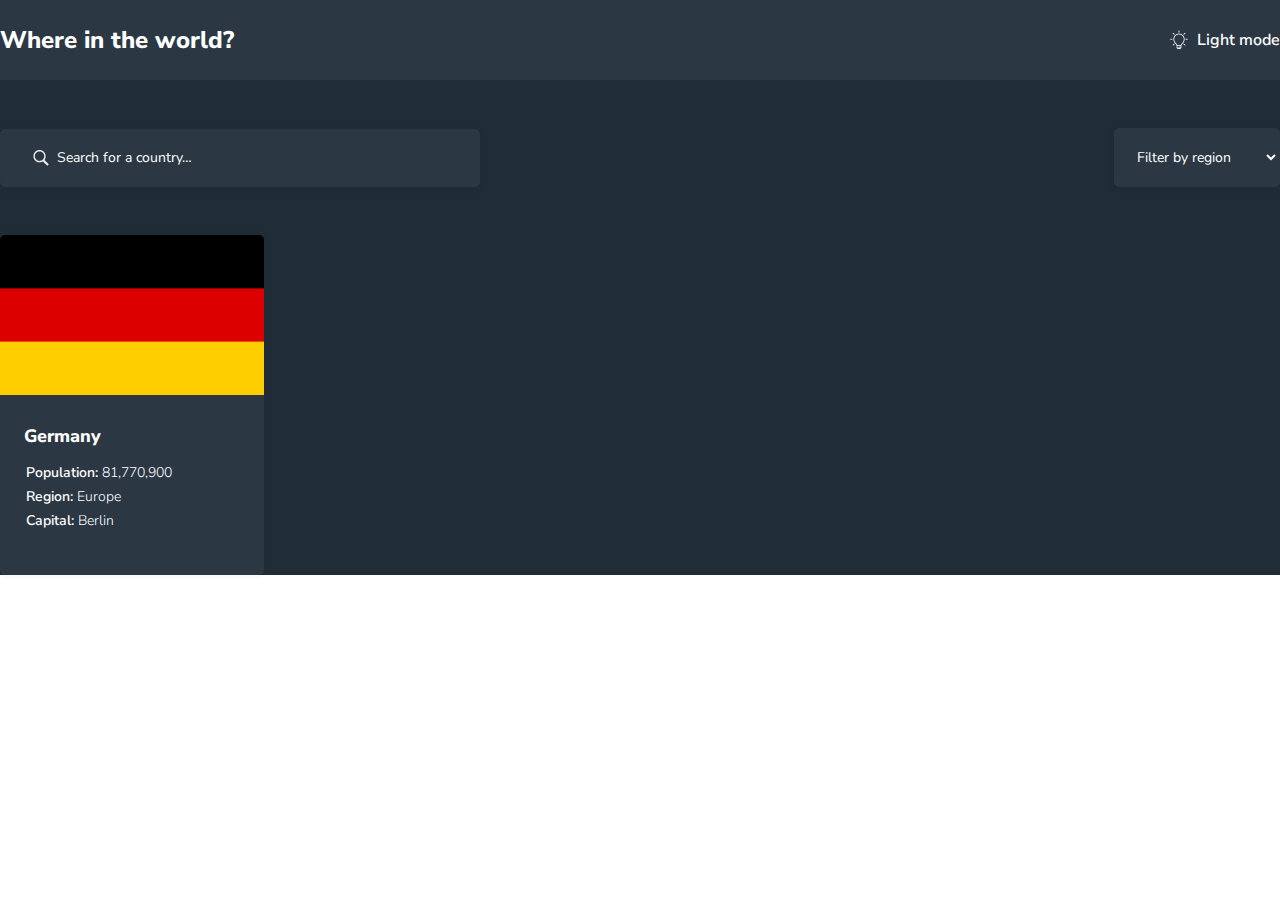
==== index.html @ 89753a9a "commit" ====
<!DOCTYPE html>
<html>
  <head>
    <meta charset="utf-8" />
    <meta http-equiv="X-UA-Compatible" content="IE=edge" />
    <title>Document</title>
    <meta name="viewport" content="width=device-width, initial-scale=1" />
    <link
      rel="stylesheet"
      type="text/css"
      media="screen"
      href="css/style.css"
    />
  </head>
  <body>
    <header>
      <div class="container">
        <nav class="navbar">
          <div class="nav-left"><a href="#">Where in the world?</a></div>
          <div class="nav-right">
            <div class="dark-light">
              <div class="dark-mode mode-hide">
                <img src="assets/dark.svg" alt="dark-icon" />
                <span>Dark mode</span>
              </div>
              <div class="light-mode">
                <img src="assets/light.png" alt="light-icon" />
                <span>Light mode</span>
              </div>
            </div>
          </div>
        </nav>
      </div>
    </header>
    <main>
      <div class="container">
        <div class="input-row">
          <div class="search">
            <img
              src="assets/search.svg"
              class="search-icon"
              alt="search-icon"
            />
            <input
              type="search"
              name="search-country"
              class="search-input"
              placeholder="Search for a country…"
            />
          </div>
          <div class="select-regions">
            <select name="region-select" class="region-select">
              <option value="filter" class="filter">Filter by region</option>
              <optgroup class="region-group">
                <option class="region" value="euro">Europe</option>
                <option class="region" value="asia">Asia</option>
                <option class="region" value="sth-america">
                  South America
                </option>
                <option class="region" value="nth-america">
                  North America
                </option>
                <option class="region" value="africa">Africa</option>
              </optgroup>
            </select>
          </div>
        </div>
        <div class="countries-row">
          <div class="country-card">
            <div class="card-body"><img src="assets/Germany.png" alt="" /></div>
            <div class="card-footer">
              <div class="country-name"><span>Germany</span></div>
              <div class="about-country">
                <h1>Population: <span>81,770,900</span></h1>
                <h1>Region: <span>Europe</span></h1>
                <h1>Capital: <span>Berlin</span></h1>
              </div>
            </div>
          </div>
        </div>
      </div>
    </main>
    <script src="main.js"></script>
  </body>
</html>
---- css/style.css ----
@import url("https://fonts.googleapis.com/css2?family=Nunito+Sans:ital,opsz,wght@0,6..12,200;0,6..12,300;0,6..12,400;0,6..12,500;0,6..12,600;0,6..12,700;0,6..12,800;0,6..12,900;0,6..12,1000;1,6..12,200;1,6..12,300;1,6..12,400;1,6..12,500;1,6..12,600;1,6..12,700;1,6..12,800;1,6..12,900;1,6..12,1000&display=swap");

* {
  padding: 0;
  margin: 0;
}
*,
*::after,
*::before {
  box-sizing: border-box;
}
a {
  text-decoration: none;
}
button {
  border: none;
}
li {
  list-style: none;
}
input {
  outline: none;
}
.container {
  max-width: 1440px;
  margin: 0 auto;
}
/* header */

header {
  background: #2b3844;
  box-shadow: 0px 2px 4px 0px rgba(0, 0, 0, 0.06);
  padding-top: 24px;
  padding-bottom: 24px;
}

.navbar {
  display: flex;
  align-items: center;
  justify-content: space-between;
}

.nav-left a {
  color: #fff;
  font-family: Nunito Sans;
  font-size: 24px;
  font-style: normal;
  font-weight: 800;
  line-height: normal;
}

.dark-mode,
.light-mode {
  display: flex;
  align-items: center;
  gap: 8px;
  cursor: pointer;
}

.light-mode span {
  color: #fff;
  font-family: Nunito Sans;
  font-size: 16px;
  font-style: normal;
  font-weight: 600;
  line-height: normal;
}

.mode-hide {
  display: none;
}

main {
  background: #202c36;
}

.input-row {
  display: flex;
  align-items: center;
  justify-content: space-between;
  padding-top: 48px;
}

.search {
  position: relative;
  display: flex;
  align-items: center;
}

.search-input {
  padding-left: 56px;
  padding-top: 18px;
  padding-bottom: 18px;
  width: 480px;
  max-width: 480px;
  border: 1px solid #2b3844;
  border-radius: 5px;
  background: #2b3844;
  box-shadow: 0px 2px 9px 0px rgba(0, 0, 0, 0.05);
}

.search-input,
.search-input::placeholder {
  color: #fff;
  font-family: Nunito Sans;
  font-size: 14px;
  font-style: normal;
  font-weight: 400;
  line-height: 20px;
}

.search-input::-webkit-search-cancel-button {
  appearance: none;
  display: block;
  width: 24px;
  height: 24px;
  background-image: url("../assets/clear.png");
  background-size: cover;

  cursor: pointer;
}

.search-icon {
  position: absolute;
  left: 32px;
}

.region-select {
  outline: none;
  padding: 18px 18px;
  border: 1px solid #2b3844;
  border-radius: 5px;
  background: #2b3844;
  box-shadow: 0px 2px 9px 0px rgba(0, 0, 0, 0.05);
  color: #fff;
  font-family: Nunito Sans;
  font-size: 14px;
  font-style: normal;
  font-weight: 400;
  line-height: 20px;
}

.countries-row {
  display: flex;
  align-items: center;
  margin-top: 48px;
}

.country-card {
  display: flex;
  flex-direction: column;
  border-radius: 5px;
  width: 264px;
  max-width: 264px;
  border-radius: 5px;
  background: #2b3844;
  box-shadow: 0px 0px 7px 2px rgba(0, 0, 0, 0.03);
  overflow: hidden;
  -webkit-border-radius: 5px;
  -moz-border-radius: 5px;
  -ms-border-radius: 5px;
  -o-border-radius: 5px;
}

.card-body img {
  object-fit: cover;
}

.card-footer {
  display: flex;
  flex-direction: column;
  padding: 24px 90px 46px 24px;
  gap: 16px;
}

.country-name span {
  color: #fff;
  font-family: Nunito Sans;
  font-size: 18px;
  font-style: normal;
  font-weight: 800;
  line-height: 26px;
}

.about-country {
  display: flex;
  align-self: center;
  flex-direction: column;
  gap: 8px;
}

.about-country h1 {
  color: #fff;
  font-family: Nunito Sans;
  font-size: 14px;
  font-style: normal;
  font-weight: 600;
  line-height: 16px;
}

.about-country span {
  color: #fff;
  font-family: Nunito Sans;
  font-size: 14px;
  font-style: normal;
  font-weight: 300;
  line-height: 16px;
}
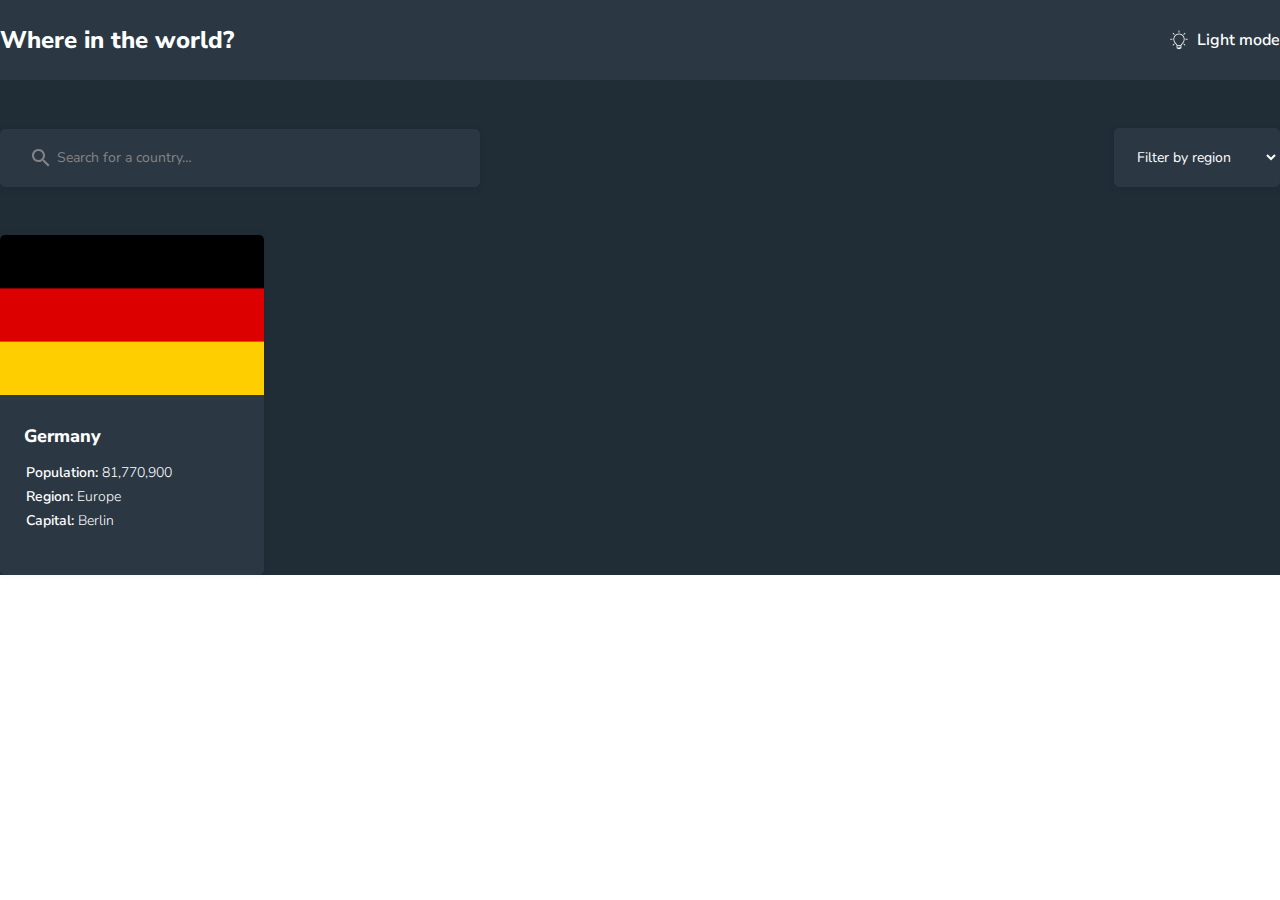
==== commit 6e14f1c2: "commit" ====
--- a/index.html
+++ b/index.html
@@ -10,6 +10,12 @@
       type="text/css"
       media="screen"
       href="css/style.css"
+    />
+    <link
+      rel="stylesheet"
+      type="text/css"
+      media="screen"
+      href="css/dark-light.css"
     />
   </head>
   <body>
@@ -80,6 +86,6 @@
         </div>
       </div>
     </main>
-    <script src="main.js"></script>
+    <script src="js/dark-light.js"></script>
   </body>
 </html>
--- a/css/style.css
+++ b/css/style.css
@@ -47,27 +47,6 @@
   font-style: normal;
   font-weight: 800;
   line-height: normal;
-}
-
-.dark-mode,
-.light-mode {
-  display: flex;
-  align-items: center;
-  gap: 8px;
-  cursor: pointer;
-}
-
-.light-mode span {
-  color: #fff;
-  font-family: Nunito Sans;
-  font-size: 16px;
-  font-style: normal;
-  font-weight: 600;
-  line-height: normal;
-}
-
-.mode-hide {
-  display: none;
 }
 
 main {
--- a/css/dark-light.css
+++ b/css/dark-light.css
@@ -0,0 +1,68 @@
+.white header {
+  background: #fff;
+  box-shadow: 0px 2px 4px 0px rgba(0, 0, 0, 0.06);
+}
+
+.white .nav-left a {
+  color: #111517;
+}
+
+.white main {
+  background: #fafafa;
+}
+
+.white .search-input {
+  border-color: #fff;
+  background: #fff;
+}
+
+.white .region-select {
+  border-color: #fff;
+  background: #fff;
+  color: #111517;
+}
+
+.white .search-input,
+.search-input::placeholder {
+  color: #848484;
+}
+
+.white .country-card {
+  background: #fff;
+}
+
+.white .country-name span,
+.white .about-country h1,
+.white .about-country span {
+  color: #111517;
+}
+
+.dark-mode,
+.light-mode {
+  display: flex;
+  align-items: center;
+  gap: 8px;
+  cursor: pointer;
+}
+
+.light-mode span {
+  color: #fff;
+  font-family: Nunito Sans;
+  font-size: 16px;
+  font-style: normal;
+  font-weight: 600;
+  line-height: normal;
+}
+
+.dark-mode span {
+  color: #111517;
+  font-family: Nunito Sans;
+  font-size: 16px;
+  font-style: normal;
+  font-weight: 600;
+  line-height: normal;
+}
+
+.mode-hide {
+  display: none;
+}
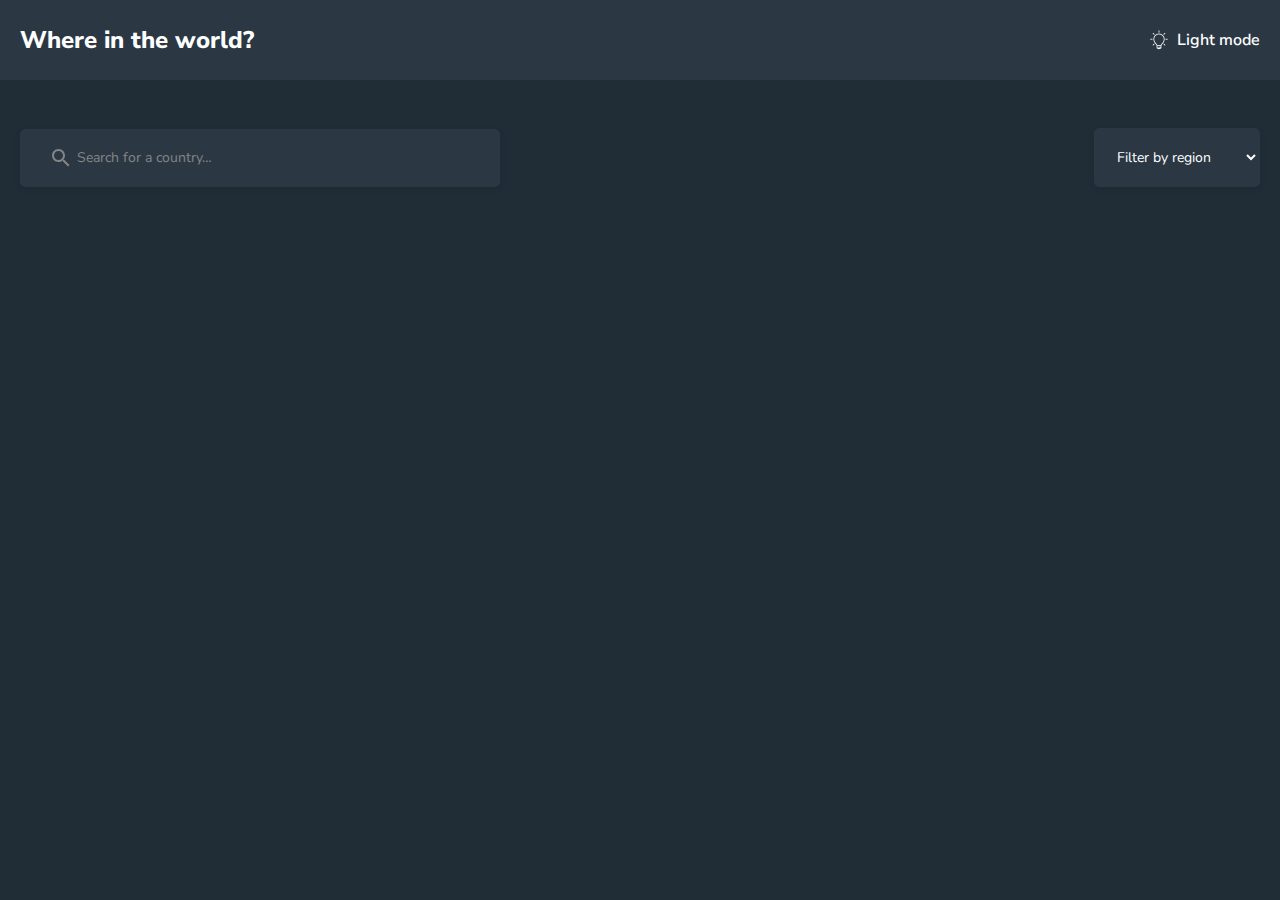
==== commit 387d3cb1: "big commit" ====
--- a/index.html
+++ b/index.html
@@ -3,19 +3,25 @@
   <head>
     <meta charset="utf-8" />
     <meta http-equiv="X-UA-Compatible" content="IE=edge" />
-    <title>Document</title>
+    <title class="title">Document</title>
     <meta name="viewport" content="width=device-width, initial-scale=1" />
     <link
       rel="stylesheet"
       type="text/css"
       media="screen"
-      href="css/style.css"
+      href="css/global.css"
     />
     <link
       rel="stylesheet"
       type="text/css"
       media="screen"
-      href="css/dark-light.css"
+      href="css/index.css"
+    />
+    <link
+      rel="stylesheet"
+      type="text/css"
+      media="screen"
+      href="css/dark-light-index.css"
     />
   </head>
   <body>
@@ -71,21 +77,11 @@
             </select>
           </div>
         </div>
-        <div class="countries-row">
-          <div class="country-card">
-            <div class="card-body"><img src="assets/Germany.png" alt="" /></div>
-            <div class="card-footer">
-              <div class="country-name"><span>Germany</span></div>
-              <div class="about-country">
-                <h1>Population: <span>81,770,900</span></h1>
-                <h1>Region: <span>Europe</span></h1>
-                <h1>Capital: <span>Berlin</span></h1>
-              </div>
-            </div>
-          </div>
-        </div>
+        <div class="countries-row"></div>
       </div>
     </main>
     <script src="js/dark-light.js"></script>
+    <script src="js/main.js"></script>
+    <!-- <script src="js/getData.js"></script> -->
   </body>
 </html>
--- a/css/global.css
+++ b/css/global.css
@@ -0,0 +1,58 @@
+@import url("https://fonts.googleapis.com/css2?family=Nunito+Sans:ital,opsz,wght@0,6..12,200;0,6..12,300;0,6..12,400;0,6..12,500;0,6..12,600;0,6..12,700;0,6..12,800;0,6..12,900;0,6..12,1000;1,6..12,200;1,6..12,300;1,6..12,400;1,6..12,500;1,6..12,600;1,6..12,700;1,6..12,800;1,6..12,900;1,6..12,1000&display=swap");
+
+
+* {
+  padding: 0;
+  margin: 0;
+}
+*,
+*::after,
+*::before {
+  box-sizing: border-box;
+}
+a {
+  text-decoration: none;
+}
+button {
+  border: none;
+}
+li {
+  list-style: none;
+}
+input {
+  outline: none;
+}
+
+.container {
+  max-width: 1440px;
+  margin: 0 auto;
+  padding-right: 20px;
+  padding-left: 20px;
+}
+
+body {
+  background: #202c36;
+}
+/* header */
+
+header {
+  background: #2b3844;
+  box-shadow: 0px 2px 4px 0px rgba(0, 0, 0, 0.06);
+  padding-top: 24px;
+  padding-bottom: 24px;
+}
+
+.navbar {
+  display: flex;
+  align-items: center;
+  justify-content: space-between;
+}
+
+.nav-left a {
+  color: #fff;
+  font-family: Nunito Sans;
+  font-size: 24px;
+  font-style: normal;
+  font-weight: 800;
+  line-height: normal;
+}
--- a/css/index.css
+++ b/css/index.css
@@ -0,0 +1,200 @@
+@import url("https://fonts.googleapis.com/css2?family=Nunito+Sans:ital,opsz,wght@0,6..12,200;0,6..12,300;0,6..12,400;0,6..12,500;0,6..12,600;0,6..12,700;0,6..12,800;0,6..12,900;0,6..12,1000;1,6..12,200;1,6..12,300;1,6..12,400;1,6..12,500;1,6..12,600;1,6..12,700;1,6..12,800;1,6..12,900;1,6..12,1000&display=swap");
+
+* {
+  padding: 0;
+  margin: 0;
+}
+*,
+*::after,
+*::before {
+  box-sizing: border-box;
+}
+a {
+  text-decoration: none;
+}
+button {
+  border: none;
+}
+li {
+  list-style: none;
+}
+input {
+  outline: none;
+}
+.container {
+  max-width: 1320px;
+  margin: 0 auto;
+  padding-right: 20px;
+  padding-left: 20px;
+}
+/* header */
+
+header {
+  background: #2b3844;
+  box-shadow: 0px 2px 4px 0px rgba(0, 0, 0, 0.06);
+  padding-top: 24px;
+  padding-bottom: 24px;
+}
+
+.navbar {
+  display: flex;
+  align-items: center;
+  justify-content: space-between;
+}
+
+.nav-left a {
+  color: #fff;
+  font-family: Nunito Sans;
+  font-size: 24px;
+  font-style: normal;
+  font-weight: 800;
+  line-height: normal;
+}
+
+main {
+  background: #202c36;
+}
+
+.input-row {
+  display: flex;
+  align-items: center;
+  justify-content: space-between;
+  padding-top: 48px;
+}
+
+.search {
+  position: relative;
+  display: flex;
+  align-items: center;
+}
+
+.search-input {
+  padding-left: 56px;
+  padding-top: 18px;
+  padding-bottom: 18px;
+  width: 480px;
+  max-width: 480px;
+  border: 1px solid #2b3844;
+  border-radius: 5px;
+  background: #2b3844;
+  box-shadow: 0px 2px 9px 0px rgba(0, 0, 0, 0.05);
+}
+
+.search-input,
+.search-input::placeholder {
+  color: #fff;
+  font-family: Nunito Sans;
+  font-size: 14px;
+  font-style: normal;
+  font-weight: 400;
+  line-height: 20px;
+}
+
+.search-input::-webkit-search-cancel-button {
+  appearance: none;
+  display: block;
+  width: 24px;
+  height: 24px;
+  background-image: url("../assets/clear.png");
+  background-size: cover;
+
+  cursor: pointer;
+}
+
+.search-icon {
+  position: absolute;
+  left: 32px;
+}
+
+.region-select {
+  outline: none;
+  padding: 18px 18px;
+  border: 1px solid #2b3844;
+  border-radius: 5px;
+  background: #2b3844;
+  box-shadow: 0px 2px 9px 0px rgba(0, 0, 0, 0.05);
+  color: #fff;
+  font-family: Nunito Sans;
+  font-size: 14px;
+  font-style: normal;
+  font-weight: 400;
+  line-height: 20px;
+}
+
+@media (max-width: 700px) {
+  .input-row {
+    flex-direction: column;
+    gap: 20px;
+  }
+  .search-input,
+  .region-select {
+    width: 300px;
+  }
+}
+
+.countries-row {
+  display: flex;
+  align-items: center;
+  margin-top: 48px;
+}
+
+.country-card {
+  display: flex;
+  flex-direction: column;
+  border-radius: 5px;
+  width: 264px;
+  max-width: 264px;
+  border-radius: 5px;
+  background: #2b3844;
+  box-shadow: 0px 0px 7px 2px rgba(0, 0, 0, 0.03);
+  overflow: hidden;
+  -webkit-border-radius: 5px;
+  -moz-border-radius: 5px;
+  -ms-border-radius: 5px;
+  -o-border-radius: 5px;
+}
+
+.card-body img {
+  object-fit: cover;
+}
+
+.card-footer {
+  display: flex;
+  flex-direction: column;
+  padding: 24px 90px 46px 24px;
+  gap: 16px;
+}
+
+.country-name span {
+  color: #fff;
+  font-family: Nunito Sans;
+  font-size: 18px;
+  font-style: normal;
+  font-weight: 800;
+  line-height: 26px;
+}
+
+.about-country {
+  display: flex;
+  align-self: center;
+  flex-direction: column;
+  gap: 8px;
+}
+
+.about-country h1 {
+  color: #fff;
+  font-family: Nunito Sans;
+  font-size: 14px;
+  font-style: normal;
+  font-weight: 600;
+  line-height: 16px;
+}
+
+.about-country span {
+  color: #fff;
+  font-family: Nunito Sans;
+  font-size: 14px;
+  font-style: normal;
+  font-weight: 300;
+  line-height: 16px;
+}
--- a/css/dark-light-index.css
+++ b/css/dark-light-index.css
@@ -0,0 +1,72 @@
+.white {
+  background: #fafafa;
+}
+
+.white header {
+  background: #fff;
+  box-shadow: 0px 2px 4px 0px rgba(0, 0, 0, 0.06);
+}
+
+.white .nav-left a {
+  color: #111517;
+}
+
+.white main {
+  background: #fafafa;
+}
+
+.white .search-input {
+  border-color: #fff;
+  background: #fff;
+}
+
+.white .region-select {
+  border-color: #fff;
+  background: #fff;
+  color: #111517;
+}
+
+.white .search-input,
+.search-input::placeholder {
+  color: #848484;
+}
+
+.white .country-card {
+  background: #fff;
+}
+
+.white .country-name span,
+.white .about-country h1,
+.white .about-country span {
+  color: #111517;
+}
+
+.dark-mode,
+.light-mode {
+  display: flex;
+  align-items: center;
+  gap: 8px;
+  cursor: pointer;
+}
+
+.light-mode span {
+  color: #fff;
+  font-family: Nunito Sans;
+  font-size: 16px;
+  font-style: normal;
+  font-weight: 600;
+  line-height: normal;
+}
+
+.dark-mode span {
+  color: #111517;
+  font-family: Nunito Sans;
+  font-size: 16px;
+  font-style: normal;
+  font-weight: 600;
+  line-height: normal;
+}
+
+.mode-hide {
+  display: none;
+}
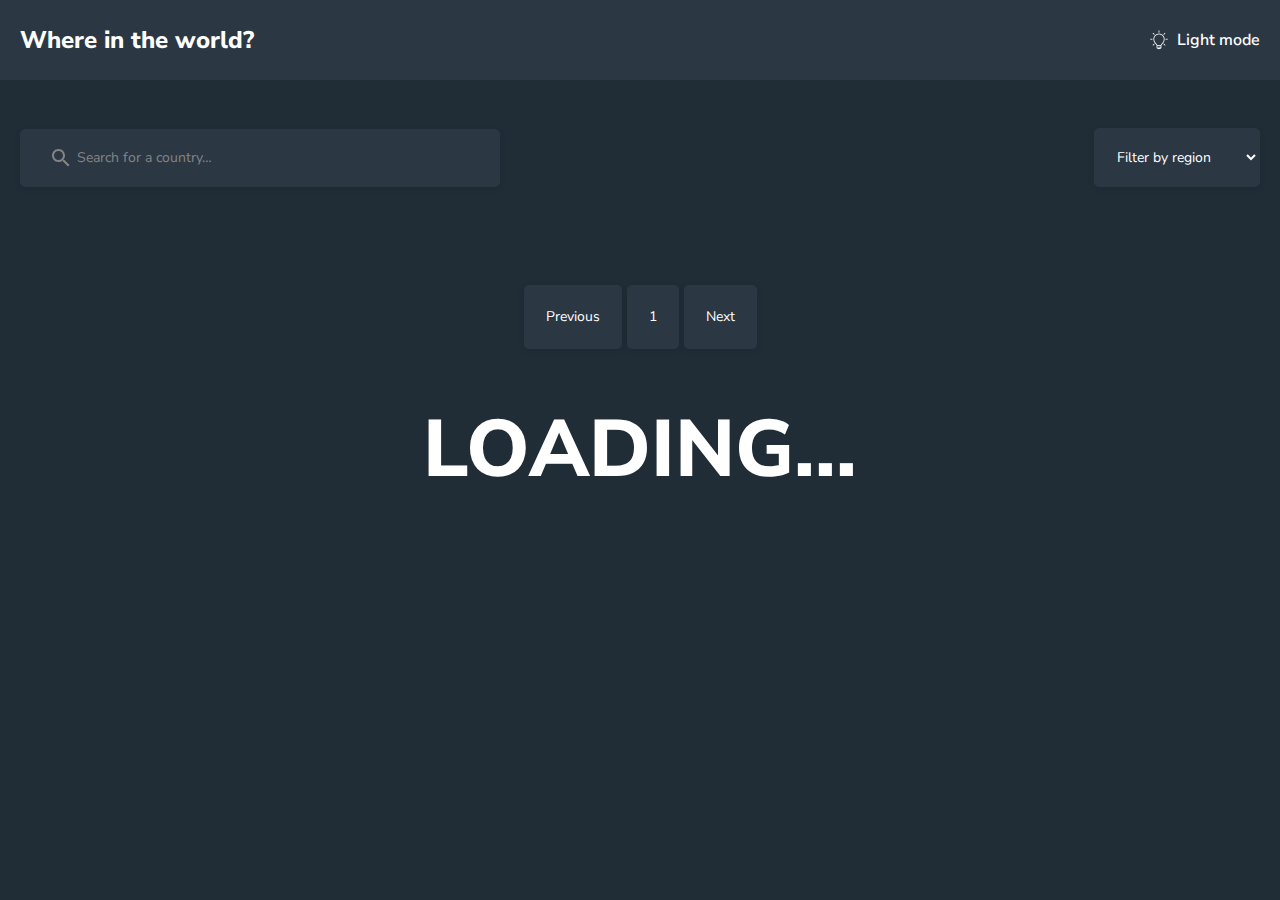
==== commit ef96b06b: "commit for search" ====
--- a/index.html
+++ b/index.html
@@ -60,6 +60,7 @@
               placeholder="Search for a country…"
             />
           </div>
+
           <div class="select-regions">
             <select name="region-select" class="region-select">
               <option value="filter" class="filter">Filter by region</option>
@@ -80,8 +81,16 @@
         <div class="countries-row"></div>
       </div>
     </main>
+    <footer>
+      <div class="container footer-content">
+        <div class="pagination-buttons">
+          <button class="pgn-button prev-button">Previous</button
+          ><button class="pgn-button page-button">1</button
+          ><button class="pgn-button next-button">Next</button>
+        </div>
+      </div>
+    </footer>
     <script src="js/dark-light.js"></script>
     <script src="js/main.js"></script>
-    <!-- <script src="js/getData.js"></script> -->
   </body>
 </html>
--- a/css/global.css
+++ b/css/global.css
@@ -1,9 +1,13 @@
 @import url("https://fonts.googleapis.com/css2?family=Nunito+Sans:ital,opsz,wght@0,6..12,200;0,6..12,300;0,6..12,400;0,6..12,500;0,6..12,600;0,6..12,700;0,6..12,800;0,6..12,900;0,6..12,1000;1,6..12,200;1,6..12,300;1,6..12,400;1,6..12,500;1,6..12,600;1,6..12,700;1,6..12,800;1,6..12,900;1,6..12,1000&display=swap");
-
 
 * {
   padding: 0;
   margin: 0;
+  transition: all 0.5s;
+  -webkit-transition: all 0.5s;
+  -moz-transition: all 0.5s;
+  -ms-transition: all 0.5s;
+  -o-transition: all 0.5s;
 }
 *,
 *::after,
@@ -24,7 +28,7 @@
 }
 
 .container {
-  max-width: 1440px;
+  max-width: 1320px;
   margin: 0 auto;
   padding-right: 20px;
   padding-left: 20px;
--- a/css/index.css
+++ b/css/index.css
@@ -1,33 +1,4 @@
 @import url("https://fonts.googleapis.com/css2?family=Nunito+Sans:ital,opsz,wght@0,6..12,200;0,6..12,300;0,6..12,400;0,6..12,500;0,6..12,600;0,6..12,700;0,6..12,800;0,6..12,900;0,6..12,1000;1,6..12,200;1,6..12,300;1,6..12,400;1,6..12,500;1,6..12,600;1,6..12,700;1,6..12,800;1,6..12,900;1,6..12,1000&display=swap");
-
-* {
-  padding: 0;
-  margin: 0;
-}
-*,
-*::after,
-*::before {
-  box-sizing: border-box;
-}
-a {
-  text-decoration: none;
-}
-button {
-  border: none;
-}
-li {
-  list-style: none;
-}
-input {
-  outline: none;
-}
-.container {
-  max-width: 1320px;
-  margin: 0 auto;
-  padding-right: 20px;
-  padding-left: 20px;
-}
-/* header */
 
 header {
   background: #2b3844;
@@ -121,6 +92,15 @@
   line-height: 20px;
 }
 
+.region-select option {
+  color: #fff;
+  font-family: Nunito Sans;
+  font-size: 14px;
+  font-style: normal;
+  font-weight: 400;
+  line-height: 20px;
+}
+
 @media (max-width: 700px) {
   .input-row {
     flex-direction: column;
@@ -133,9 +113,47 @@
 }
 
 .countries-row {
-  display: flex;
-  align-items: center;
+  display: grid;
+  grid-template-columns: repeat(4, 1fr);
+  row-gap: 67px;
+  column-gap: 75px;
   margin-top: 48px;
+}
+
+@media (max-width: 1300px) {
+  .countries-row {
+    display: grid;
+    grid-template-columns: repeat(3, 1fr);
+    column-gap: 10px;
+  }
+}
+
+@media (max-width: 600px) {
+  .countries-row {
+    display: flex;
+    align-items: center;
+    flex-direction: column;
+    gap: 30px;
+  }
+}
+
+/*DATA LOADER*/
+
+.data-loader {
+  /* position: relative; */
+}
+.data-loader span {
+  position: absolute;
+  position: absolute;
+  top: 50%;
+  left: 50%;
+  transform: translate(-50%, -50%);
+  color: #fff;
+  font-family: Nunito Sans;
+  font-size: 80px;
+  font-style: normal;
+  font-weight: 800;
+  line-height: 26px;
 }
 
 .country-card {
@@ -145,16 +163,42 @@
   width: 264px;
   max-width: 264px;
   border-radius: 5px;
-  background: #2b3844;
-  box-shadow: 0px 0px 7px 2px rgba(0, 0, 0, 0.03);
+  border-top: none;
+  border-right: none;
+  border-left: none;
+  border-bottom: 5px solid #2b3844;
+  background: #2b3844;
+  box-shadow: 0px 0px 70px 2px rgba(0, 0, 0, 0.03);
   overflow: hidden;
+  cursor: pointer;
+  transition: 0.5s;
   -webkit-border-radius: 5px;
   -moz-border-radius: 5px;
   -ms-border-radius: 5px;
   -o-border-radius: 5px;
+  -webkit-transition: 0.5s;
+  -moz-transition: 0.5s;
+  -ms-transition: 0.5s;
+  -o-transition: 0.5s;
+}
+
+.country-card:hover {
+  border-color: #fff;
+  box-shadow: 0px 10px 30px 5px rgba(0, 0, 0, 0.6);
+  transform: translateY(-5px);
+  -webkit-transform: translateY(-5px);
+  -moz-transform: translateY(-5px);
+  -ms-transform: translateY(-5px);
+  -o-transform: translateY(-5px);
+}
+
+.card-body {
+  width: 100%;
 }
 
 .card-body img {
+  width: 100%;
+  height: 180px;
   object-fit: cover;
 }
 
@@ -198,3 +242,45 @@
   font-weight: 300;
   line-height: 16px;
 }
+
+.footer-content {
+  padding-top: 50px;
+  padding-bottom: 50px;
+  display: flex;
+  align-items: center;
+  justify-content: center;
+}
+
+.pagination-buttons {
+  display: flex;
+  align-items: center;
+  gap: 5px;
+}
+
+.pgn-button {
+  cursor: pointer;
+  background: #2b3844;
+  padding: 20px;
+  color: #fff;
+  box-shadow: 0px 2px 9px 0px rgba(0, 0, 0, 0.05);
+  border: 2px solid #2b3844;
+  font-family: Nunito Sans;
+  font-size: 14px;
+  font-style: normal;
+  transition: all 0.5s;
+  font-weight: 400;
+  line-height: 20px;
+  border-radius: 5px;
+  -webkit-border-radius: 5px;
+  -moz-border-radius: 5px;
+  -ms-border-radius: 5px;
+  -o-border-radius: 5px;
+  -webkit-transition: all 0.5s;
+  -moz-transition: all 0.5s;
+  -ms-transition: all 0.5s;
+  -o-transition: all 0.5s;
+}
+
+.pgn-button:hover {
+  border-color: white;
+}
--- a/css/dark-light-index.css
+++ b/css/dark-light-index.css
@@ -32,12 +32,30 @@
 }
 
 .white .country-card {
+  border-bottom-color: #fff;
+}
+
+.white .country-card:hover {
+  border-bottom-color: #2b3844;
+}
+
+.white .country-card,
+.white .pgn-button {
   background: #fff;
+}
+
+.white .pgn-button {
+  border: 2px solid #fff;
+}
+
+.white .pgn-button:hover {
+  border-color: #2b3844;
 }
 
 .white .country-name span,
 .white .about-country h1,
-.white .about-country span {
+.white .about-country span,
+.white .pgn-button {
   color: #111517;
 }
 
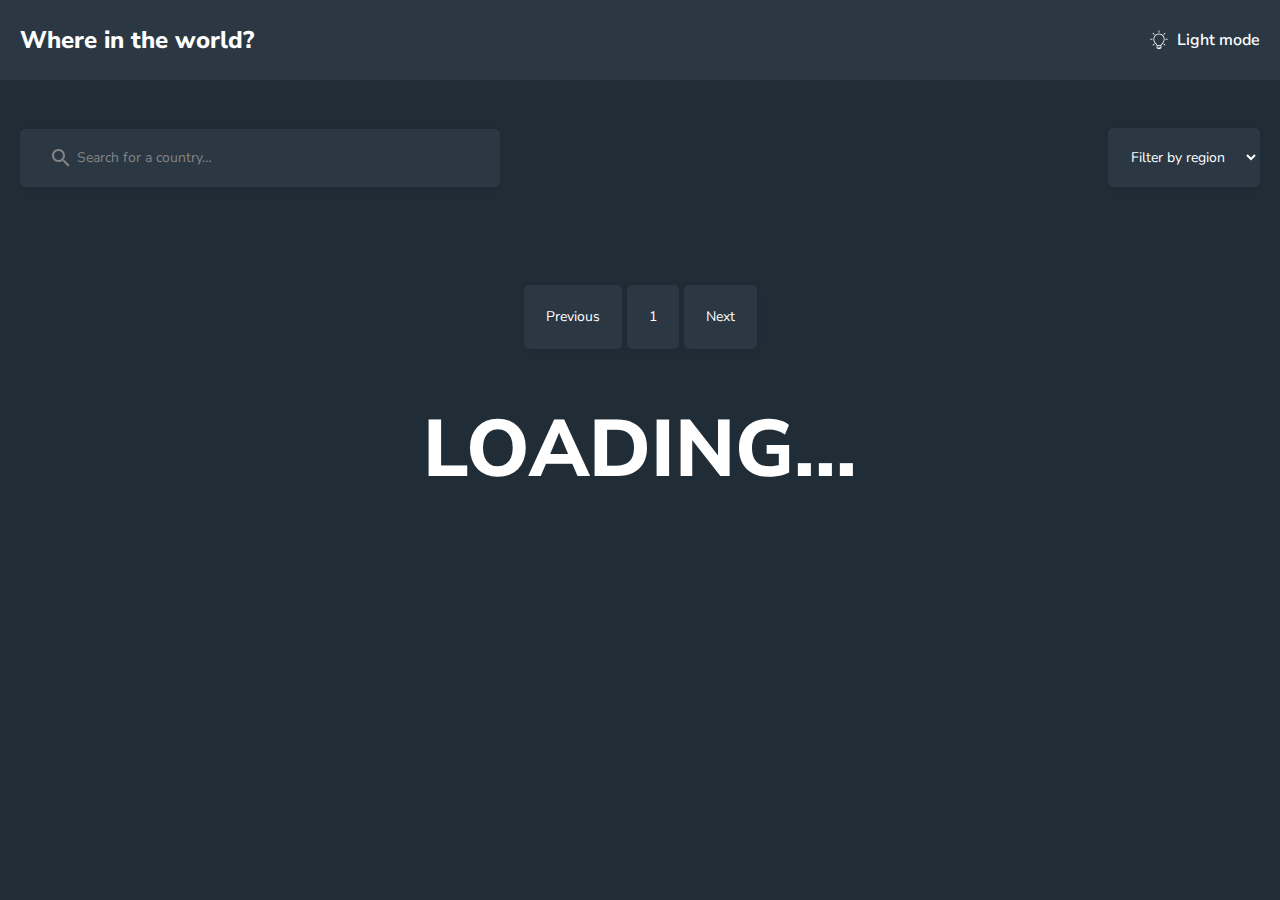
==== commit c292798b: "search" ====
--- a/index.html
+++ b/index.html
@@ -1,96 +1,90 @@
-<!DOCTYPE html>
-<html>
-  <head>
-    <meta charset="utf-8" />
-    <meta http-equiv="X-UA-Compatible" content="IE=edge" />
-    <title class="title">Document</title>
-    <meta name="viewport" content="width=device-width, initial-scale=1" />
-    <link
-      rel="stylesheet"
-      type="text/css"
-      media="screen"
-      href="css/global.css"
-    />
-    <link
-      rel="stylesheet"
-      type="text/css"
-      media="screen"
-      href="css/index.css"
-    />
-    <link
-      rel="stylesheet"
-      type="text/css"
-      media="screen"
-      href="css/dark-light-index.css"
-    />
-  </head>
-  <body>
-    <header>
-      <div class="container">
-        <nav class="navbar">
-          <div class="nav-left"><a href="#">Where in the world?</a></div>
-          <div class="nav-right">
-            <div class="dark-light">
-              <div class="dark-mode mode-hide">
-                <img src="assets/dark.svg" alt="dark-icon" />
-                <span>Dark mode</span>
-              </div>
-              <div class="light-mode">
-                <img src="assets/light.png" alt="light-icon" />
-                <span>Light mode</span>
-              </div>
-            </div>
-          </div>
-        </nav>
-      </div>
-    </header>
-    <main>
-      <div class="container">
-        <div class="input-row">
-          <div class="search">
-            <img
-              src="assets/search.svg"
-              class="search-icon"
-              alt="search-icon"
-            />
-            <input
-              type="search"
-              name="search-country"
-              class="search-input"
-              placeholder="Search for a country…"
-            />
-          </div>
-
-          <div class="select-regions">
-            <select name="region-select" class="region-select">
-              <option value="filter" class="filter">Filter by region</option>
-              <optgroup class="region-group">
-                <option class="region" value="euro">Europe</option>
-                <option class="region" value="asia">Asia</option>
-                <option class="region" value="sth-america">
-                  South America
-                </option>
-                <option class="region" value="nth-america">
-                  North America
-                </option>
-                <option class="region" value="africa">Africa</option>
-              </optgroup>
-            </select>
-          </div>
-        </div>
-        <div class="countries-row"></div>
-      </div>
-    </main>
-    <footer>
-      <div class="container footer-content">
-        <div class="pagination-buttons">
-          <button class="pgn-button prev-button">Previous</button
-          ><button class="pgn-button page-button">1</button
-          ><button class="pgn-button next-button">Next</button>
-        </div>
-      </div>
-    </footer>
-    <script src="js/dark-light.js"></script>
-    <script src="js/main.js"></script>
-  </body>
-</html>
+<!DOCTYPE html>
+<html>
+  <head>
+    <meta charset="utf-8" />
+    <meta http-equiv="X-UA-Compatible" content="IE=edge" />
+    <title class="title">Document</title>
+    <meta name="viewport" content="width=device-width, initial-scale=1" />
+    <link
+      rel="stylesheet"
+      type="text/css"
+      media="screen"
+      href="css/global.css"
+    />
+    <link
+      rel="stylesheet"
+      type="text/css"
+      media="screen"
+      href="css/index.css"
+    />
+    <link
+      rel="stylesheet"
+      type="text/css"
+      media="screen"
+      href="css/dark-light-index.css"
+    />
+  </head>
+  <body>
+    <header>
+      <div class="container">
+        <nav class="navbar">
+          <div class="nav-left"><a href="#">Where in the world?</a></div>
+          <div class="nav-right">
+            <div class="dark-light">
+              <div class="dark-mode mode-hide">
+                <img src="assets/dark.svg" alt="dark-icon" />
+                <span>Dark mode</span>
+              </div>
+              <div class="light-mode">
+                <img src="assets/light.png" alt="light-icon" />
+                <span>Light mode</span>
+              </div>
+            </div>
+          </div>
+        </nav>
+      </div>
+    </header>
+    <main>
+      <div class="container">
+        <div class="input-row">
+          <div class="search">
+            <img
+              src="assets/search.svg"
+              class="search-icon"
+              alt="search-icon"
+            />
+            <input
+              type="search"
+              name="search-country"
+              class="search-input"
+              placeholder="Search for a country…"
+            />
+          </div>
+
+          <div class="select-regions">
+            <select name="region-select" class="region-select">
+              <option value="filter" class="filter">Filter by region</option>
+              <option class="region" value="euro">Europe</option>
+              <option class="region" value="asia">Asia</option>
+              <option class="region" value="sth-america">South America</option>
+              <option class="region" value="nth-america">North America</option>
+              <option class="region" value="africa">Africa</option>
+            </select>
+          </div>
+        </div>
+        <div class="countries-row"></div>
+      </div>
+    </main>
+    <footer>
+      <div class="container footer-content">
+        <div class="pagination-buttons">
+          <button class="pgn-button prev-button">Previous</button
+          ><button class="pgn-button page-button">1</button
+          ><button class="pgn-button next-button">Next</button>
+        </div>
+      </div>
+    </footer>
+    <script src="js/dark-light.js"></script>
+    <script src="js/main.js"></script>
+  </body>
+</html>
--- a/css/global.css
+++ b/css/global.css
@@ -1,62 +1,62 @@
-@import url("https://fonts.googleapis.com/css2?family=Nunito+Sans:ital,opsz,wght@0,6..12,200;0,6..12,300;0,6..12,400;0,6..12,500;0,6..12,600;0,6..12,700;0,6..12,800;0,6..12,900;0,6..12,1000;1,6..12,200;1,6..12,300;1,6..12,400;1,6..12,500;1,6..12,600;1,6..12,700;1,6..12,800;1,6..12,900;1,6..12,1000&display=swap");
-
-* {
-  padding: 0;
-  margin: 0;
-  transition: all 0.5s;
-  -webkit-transition: all 0.5s;
-  -moz-transition: all 0.5s;
-  -ms-transition: all 0.5s;
-  -o-transition: all 0.5s;
-}
-*,
-*::after,
-*::before {
-  box-sizing: border-box;
-}
-a {
-  text-decoration: none;
-}
-button {
-  border: none;
-}
-li {
-  list-style: none;
-}
-input {
-  outline: none;
-}
-
-.container {
-  max-width: 1320px;
-  margin: 0 auto;
-  padding-right: 20px;
-  padding-left: 20px;
-}
-
-body {
-  background: #202c36;
-}
-/* header */
-
-header {
-  background: #2b3844;
-  box-shadow: 0px 2px 4px 0px rgba(0, 0, 0, 0.06);
-  padding-top: 24px;
-  padding-bottom: 24px;
-}
-
-.navbar {
-  display: flex;
-  align-items: center;
-  justify-content: space-between;
-}
-
-.nav-left a {
-  color: #fff;
-  font-family: Nunito Sans;
-  font-size: 24px;
-  font-style: normal;
-  font-weight: 800;
-  line-height: normal;
-}
+@import url("https://fonts.googleapis.com/css2?family=Nunito+Sans:ital,opsz,wght@0,6..12,200;0,6..12,300;0,6..12,400;0,6..12,500;0,6..12,600;0,6..12,700;0,6..12,800;0,6..12,900;0,6..12,1000;1,6..12,200;1,6..12,300;1,6..12,400;1,6..12,500;1,6..12,600;1,6..12,700;1,6..12,800;1,6..12,900;1,6..12,1000&display=swap");
+
+* {
+  padding: 0;
+  margin: 0;
+  transition: all 0.5s;
+  -webkit-transition: all 0.5s;
+  -moz-transition: all 0.5s;
+  -ms-transition: all 0.5s;
+  -o-transition: all 0.5s;
+}
+*,
+*::after,
+*::before {
+  box-sizing: border-box;
+}
+a {
+  text-decoration: none;
+}
+button {
+  border: none;
+}
+li {
+  list-style: none;
+}
+input {
+  outline: none;
+}
+
+.container {
+  max-width: 1320px;
+  margin: 0 auto;
+  padding-right: 20px;
+  padding-left: 20px;
+}
+
+body {
+  background: #202c36;
+}
+/* header */
+
+header {
+  background: #2b3844;
+  box-shadow: 0px 2px 4px 0px rgba(0, 0, 0, 0.06);
+  padding-top: 24px;
+  padding-bottom: 24px;
+}
+
+.navbar {
+  display: flex;
+  align-items: center;
+  justify-content: space-between;
+}
+
+.nav-left a {
+  color: #fff;
+  font-family: Nunito Sans;
+  font-size: 24px;
+  font-style: normal;
+  font-weight: 800;
+  line-height: normal;
+}
--- a/css/index.css
+++ b/css/index.css
@@ -1,286 +1,286 @@
-@import url("https://fonts.googleapis.com/css2?family=Nunito+Sans:ital,opsz,wght@0,6..12,200;0,6..12,300;0,6..12,400;0,6..12,500;0,6..12,600;0,6..12,700;0,6..12,800;0,6..12,900;0,6..12,1000;1,6..12,200;1,6..12,300;1,6..12,400;1,6..12,500;1,6..12,600;1,6..12,700;1,6..12,800;1,6..12,900;1,6..12,1000&display=swap");
-
-header {
-  background: #2b3844;
-  box-shadow: 0px 2px 4px 0px rgba(0, 0, 0, 0.06);
-  padding-top: 24px;
-  padding-bottom: 24px;
-}
-
-.navbar {
-  display: flex;
-  align-items: center;
-  justify-content: space-between;
-}
-
-.nav-left a {
-  color: #fff;
-  font-family: Nunito Sans;
-  font-size: 24px;
-  font-style: normal;
-  font-weight: 800;
-  line-height: normal;
-}
-
-main {
-  background: #202c36;
-}
-
-.input-row {
-  display: flex;
-  align-items: center;
-  justify-content: space-between;
-  padding-top: 48px;
-}
-
-.search {
-  position: relative;
-  display: flex;
-  align-items: center;
-}
-
-.search-input {
-  padding-left: 56px;
-  padding-top: 18px;
-  padding-bottom: 18px;
-  width: 480px;
-  max-width: 480px;
-  border: 1px solid #2b3844;
-  border-radius: 5px;
-  background: #2b3844;
-  box-shadow: 0px 2px 9px 0px rgba(0, 0, 0, 0.05);
-}
-
-.search-input,
-.search-input::placeholder {
-  color: #fff;
-  font-family: Nunito Sans;
-  font-size: 14px;
-  font-style: normal;
-  font-weight: 400;
-  line-height: 20px;
-}
-
-.search-input::-webkit-search-cancel-button {
-  appearance: none;
-  display: block;
-  width: 24px;
-  height: 24px;
-  background-image: url("../assets/clear.png");
-  background-size: cover;
-
-  cursor: pointer;
-}
-
-.search-icon {
-  position: absolute;
-  left: 32px;
-}
-
-.region-select {
-  outline: none;
-  padding: 18px 18px;
-  border: 1px solid #2b3844;
-  border-radius: 5px;
-  background: #2b3844;
-  box-shadow: 0px 2px 9px 0px rgba(0, 0, 0, 0.05);
-  color: #fff;
-  font-family: Nunito Sans;
-  font-size: 14px;
-  font-style: normal;
-  font-weight: 400;
-  line-height: 20px;
-}
-
-.region-select option {
-  color: #fff;
-  font-family: Nunito Sans;
-  font-size: 14px;
-  font-style: normal;
-  font-weight: 400;
-  line-height: 20px;
-}
-
-@media (max-width: 700px) {
-  .input-row {
-    flex-direction: column;
-    gap: 20px;
-  }
-  .search-input,
-  .region-select {
-    width: 300px;
-  }
-}
-
-.countries-row {
-  display: grid;
-  grid-template-columns: repeat(4, 1fr);
-  row-gap: 67px;
-  column-gap: 75px;
-  margin-top: 48px;
-}
-
-@media (max-width: 1300px) {
-  .countries-row {
-    display: grid;
-    grid-template-columns: repeat(3, 1fr);
-    column-gap: 10px;
-  }
-}
-
-@media (max-width: 600px) {
-  .countries-row {
-    display: flex;
-    align-items: center;
-    flex-direction: column;
-    gap: 30px;
-  }
-}
-
-/*DATA LOADER*/
-
-.data-loader {
-  /* position: relative; */
-}
-.data-loader span {
-  position: absolute;
-  position: absolute;
-  top: 50%;
-  left: 50%;
-  transform: translate(-50%, -50%);
-  color: #fff;
-  font-family: Nunito Sans;
-  font-size: 80px;
-  font-style: normal;
-  font-weight: 800;
-  line-height: 26px;
-}
-
-.country-card {
-  display: flex;
-  flex-direction: column;
-  border-radius: 5px;
-  width: 264px;
-  max-width: 264px;
-  border-radius: 5px;
-  border-top: none;
-  border-right: none;
-  border-left: none;
-  border-bottom: 5px solid #2b3844;
-  background: #2b3844;
-  box-shadow: 0px 0px 70px 2px rgba(0, 0, 0, 0.03);
-  overflow: hidden;
-  cursor: pointer;
-  transition: 0.5s;
-  -webkit-border-radius: 5px;
-  -moz-border-radius: 5px;
-  -ms-border-radius: 5px;
-  -o-border-radius: 5px;
-  -webkit-transition: 0.5s;
-  -moz-transition: 0.5s;
-  -ms-transition: 0.5s;
-  -o-transition: 0.5s;
-}
-
-.country-card:hover {
-  border-color: #fff;
-  box-shadow: 0px 10px 30px 5px rgba(0, 0, 0, 0.6);
-  transform: translateY(-5px);
-  -webkit-transform: translateY(-5px);
-  -moz-transform: translateY(-5px);
-  -ms-transform: translateY(-5px);
-  -o-transform: translateY(-5px);
-}
-
-.card-body {
-  width: 100%;
-}
-
-.card-body img {
-  width: 100%;
-  height: 180px;
-  object-fit: cover;
-}
-
-.card-footer {
-  display: flex;
-  flex-direction: column;
-  padding: 24px 90px 46px 24px;
-  gap: 16px;
-}
-
-.country-name span {
-  color: #fff;
-  font-family: Nunito Sans;
-  font-size: 18px;
-  font-style: normal;
-  font-weight: 800;
-  line-height: 26px;
-}
-
-.about-country {
-  display: flex;
-  align-self: center;
-  flex-direction: column;
-  gap: 8px;
-}
-
-.about-country h1 {
-  color: #fff;
-  font-family: Nunito Sans;
-  font-size: 14px;
-  font-style: normal;
-  font-weight: 600;
-  line-height: 16px;
-}
-
-.about-country span {
-  color: #fff;
-  font-family: Nunito Sans;
-  font-size: 14px;
-  font-style: normal;
-  font-weight: 300;
-  line-height: 16px;
-}
-
-.footer-content {
-  padding-top: 50px;
-  padding-bottom: 50px;
-  display: flex;
-  align-items: center;
-  justify-content: center;
-}
-
-.pagination-buttons {
-  display: flex;
-  align-items: center;
-  gap: 5px;
-}
-
-.pgn-button {
-  cursor: pointer;
-  background: #2b3844;
-  padding: 20px;
-  color: #fff;
-  box-shadow: 0px 2px 9px 0px rgba(0, 0, 0, 0.05);
-  border: 2px solid #2b3844;
-  font-family: Nunito Sans;
-  font-size: 14px;
-  font-style: normal;
-  transition: all 0.5s;
-  font-weight: 400;
-  line-height: 20px;
-  border-radius: 5px;
-  -webkit-border-radius: 5px;
-  -moz-border-radius: 5px;
-  -ms-border-radius: 5px;
-  -o-border-radius: 5px;
-  -webkit-transition: all 0.5s;
-  -moz-transition: all 0.5s;
-  -ms-transition: all 0.5s;
-  -o-transition: all 0.5s;
-}
-
-.pgn-button:hover {
-  border-color: white;
-}
+@import url("https://fonts.googleapis.com/css2?family=Nunito+Sans:ital,opsz,wght@0,6..12,200;0,6..12,300;0,6..12,400;0,6..12,500;0,6..12,600;0,6..12,700;0,6..12,800;0,6..12,900;0,6..12,1000;1,6..12,200;1,6..12,300;1,6..12,400;1,6..12,500;1,6..12,600;1,6..12,700;1,6..12,800;1,6..12,900;1,6..12,1000&display=swap");
+
+header {
+  background: #2b3844;
+  box-shadow: 0px 2px 4px 0px rgba(0, 0, 0, 0.06);
+  padding-top: 24px;
+  padding-bottom: 24px;
+}
+
+.navbar {
+  display: flex;
+  align-items: center;
+  justify-content: space-between;
+}
+
+.nav-left a {
+  color: #fff;
+  font-family: Nunito Sans;
+  font-size: 24px;
+  font-style: normal;
+  font-weight: 800;
+  line-height: normal;
+}
+
+main {
+  background: #202c36;
+}
+
+.input-row {
+  display: flex;
+  align-items: center;
+  justify-content: space-between;
+  padding-top: 48px;
+}
+
+.search {
+  position: relative;
+  display: flex;
+  align-items: center;
+}
+
+.search-input {
+  padding-left: 56px;
+  padding-top: 18px;
+  padding-bottom: 18px;
+  width: 480px;
+  max-width: 480px;
+  border: 1px solid #2b3844;
+  border-radius: 5px;
+  background: #2b3844;
+  box-shadow: 0px 2px 9px 0px rgba(0, 0, 0, 0.05);
+}
+
+.search-input,
+.search-input::placeholder {
+  color: #fff;
+  font-family: Nunito Sans;
+  font-size: 14px;
+  font-style: normal;
+  font-weight: 400;
+  line-height: 20px;
+}
+
+.search-input::-webkit-search-cancel-button {
+  appearance: none;
+  display: block;
+  width: 24px;
+  height: 24px;
+  background-image: url("../assets/clear.png");
+  background-size: cover;
+
+  cursor: pointer;
+}
+
+.search-icon {
+  position: absolute;
+  left: 32px;
+}
+
+.region-select {
+  outline: none;
+  padding: 18px 18px;
+  border: 1px solid #2b3844;
+  border-radius: 5px;
+  background: #2b3844;
+  box-shadow: 0px 2px 9px 0px rgba(0, 0, 0, 0.05);
+  color: #fff;
+  font-family: Nunito Sans;
+  font-size: 14px;
+  font-style: normal;
+  font-weight: 400;
+  line-height: 20px;
+}
+
+.region-select option {
+  color: #fff;
+  font-family: Nunito Sans;
+  font-size: 14px;
+  font-style: normal;
+  font-weight: 400;
+  line-height: 20px;
+}
+
+@media (max-width: 700px) {
+  .input-row {
+    flex-direction: column;
+    gap: 20px;
+  }
+  .search-input,
+  .region-select {
+    width: 300px;
+  }
+}
+
+.countries-row {
+  display: grid;
+  grid-template-columns: repeat(4, 1fr);
+  row-gap: 67px;
+  column-gap: 75px;
+  margin-top: 48px;
+}
+
+@media (max-width: 1300px) {
+  .countries-row {
+    display: grid;
+    grid-template-columns: repeat(3, 1fr);
+    column-gap: 10px;
+  }
+}
+
+@media (max-width: 600px) {
+  .countries-row {
+    display: flex;
+    align-items: center;
+    flex-direction: column;
+    gap: 30px;
+  }
+}
+
+/*DATA LOADER*/
+
+.data-loader {
+  /* position: relative; */
+}
+.data-loader span {
+  position: absolute;
+  position: absolute;
+  top: 50%;
+  left: 50%;
+  transform: translate(-50%, -50%);
+  color: #fff;
+  font-family: Nunito Sans;
+  font-size: 80px;
+  font-style: normal;
+  font-weight: 800;
+  line-height: 26px;
+}
+
+.country-card {
+  display: flex;
+  flex-direction: column;
+  border-radius: 5px;
+  width: 264px;
+  max-width: 264px;
+  border-radius: 5px;
+  border-top: none;
+  border-right: none;
+  border-left: none;
+  border-bottom: 5px solid #2b3844;
+  background: #2b3844;
+  box-shadow: 0px 0px 70px 2px rgba(0, 0, 0, 0.03);
+  overflow: hidden;
+  cursor: pointer;
+  transition: 0.5s;
+  -webkit-border-radius: 5px;
+  -moz-border-radius: 5px;
+  -ms-border-radius: 5px;
+  -o-border-radius: 5px;
+  -webkit-transition: 0.5s;
+  -moz-transition: 0.5s;
+  -ms-transition: 0.5s;
+  -o-transition: 0.5s;
+}
+
+.country-card:hover {
+  border-color: #fff;
+  box-shadow: 0px 10px 30px 5px rgba(0, 0, 0, 0.6);
+  transform: translateY(-5px);
+  -webkit-transform: translateY(-5px);
+  -moz-transform: translateY(-5px);
+  -ms-transform: translateY(-5px);
+  -o-transform: translateY(-5px);
+}
+
+.card-body {
+  width: 100%;
+}
+
+.card-body img {
+  width: 100%;
+  height: 180px;
+  object-fit: cover;
+}
+
+.card-footer {
+  display: flex;
+  flex-direction: column;
+  padding: 24px 90px 46px 24px;
+  gap: 16px;
+}
+
+.country-name span {
+  color: #fff;
+  font-family: Nunito Sans;
+  font-size: 18px;
+  font-style: normal;
+  font-weight: 800;
+  line-height: 26px;
+}
+
+.about-country {
+  display: flex;
+  align-self: center;
+  flex-direction: column;
+  gap: 8px;
+}
+
+.about-country h1 {
+  color: #fff;
+  font-family: Nunito Sans;
+  font-size: 14px;
+  font-style: normal;
+  font-weight: 600;
+  line-height: 16px;
+}
+
+.about-country span {
+  color: #fff;
+  font-family: Nunito Sans;
+  font-size: 14px;
+  font-style: normal;
+  font-weight: 300;
+  line-height: 16px;
+}
+
+.footer-content {
+  padding-top: 50px;
+  padding-bottom: 50px;
+  display: flex;
+  align-items: center;
+  justify-content: center;
+}
+
+.pagination-buttons {
+  display: flex;
+  align-items: center;
+  gap: 5px;
+}
+
+.pgn-button {
+  cursor: pointer;
+  background: #2b3844;
+  padding: 20px;
+  color: #fff;
+  box-shadow: 0px 2px 9px 0px rgba(0, 0, 0, 0.05);
+  border: 2px solid #2b3844;
+  font-family: Nunito Sans;
+  font-size: 14px;
+  font-style: normal;
+  transition: all 0.5s;
+  font-weight: 400;
+  line-height: 20px;
+  border-radius: 5px;
+  -webkit-border-radius: 5px;
+  -moz-border-radius: 5px;
+  -ms-border-radius: 5px;
+  -o-border-radius: 5px;
+  -webkit-transition: all 0.5s;
+  -moz-transition: all 0.5s;
+  -ms-transition: all 0.5s;
+  -o-transition: all 0.5s;
+}
+
+.pgn-button:hover {
+  border-color: white;
+}
--- a/css/dark-light-index.css
+++ b/css/dark-light-index.css
@@ -1,90 +1,90 @@
-.white {
-  background: #fafafa;
-}
-
-.white header {
-  background: #fff;
-  box-shadow: 0px 2px 4px 0px rgba(0, 0, 0, 0.06);
-}
-
-.white .nav-left a {
-  color: #111517;
-}
-
-.white main {
-  background: #fafafa;
-}
-
-.white .search-input {
-  border-color: #fff;
-  background: #fff;
-}
-
-.white .region-select {
-  border-color: #fff;
-  background: #fff;
-  color: #111517;
-}
-
-.white .search-input,
-.search-input::placeholder {
-  color: #848484;
-}
-
-.white .country-card {
-  border-bottom-color: #fff;
-}
-
-.white .country-card:hover {
-  border-bottom-color: #2b3844;
-}
-
-.white .country-card,
-.white .pgn-button {
-  background: #fff;
-}
-
-.white .pgn-button {
-  border: 2px solid #fff;
-}
-
-.white .pgn-button:hover {
-  border-color: #2b3844;
-}
-
-.white .country-name span,
-.white .about-country h1,
-.white .about-country span,
-.white .pgn-button {
-  color: #111517;
-}
-
-.dark-mode,
-.light-mode {
-  display: flex;
-  align-items: center;
-  gap: 8px;
-  cursor: pointer;
-}
-
-.light-mode span {
-  color: #fff;
-  font-family: Nunito Sans;
-  font-size: 16px;
-  font-style: normal;
-  font-weight: 600;
-  line-height: normal;
-}
-
-.dark-mode span {
-  color: #111517;
-  font-family: Nunito Sans;
-  font-size: 16px;
-  font-style: normal;
-  font-weight: 600;
-  line-height: normal;
-}
-
-.mode-hide {
-  display: none;
-}
+.white {
+  background: #fafafa;
+}
+
+.white header {
+  background: #fff;
+  box-shadow: 0px 2px 4px 0px rgba(0, 0, 0, 0.06);
+}
+
+.white .nav-left a {
+  color: #111517;
+}
+
+.white main {
+  background: #fafafa;
+}
+
+.white .search-input {
+  border-color: #fff;
+  background: #fff;
+}
+
+.white .region-select {
+  border-color: #fff;
+  background: #fff;
+  color: #111517;
+}
+
+.white .search-input,
+.search-input::placeholder {
+  color: #848484;
+}
+
+.white .country-card {
+  border-bottom-color: #fff;
+}
+
+.white .country-card:hover {
+  border-bottom-color: #2b3844;
+}
+
+.white .country-card,
+.white .pgn-button {
+  background: #fff;
+}
+
+.white .pgn-button {
+  border: 2px solid #fff;
+}
+
+.white .pgn-button:hover {
+  border-color: #2b3844;
+}
+
+.white .country-name span,
+.white .about-country h1,
+.white .about-country span,
+.white .pgn-button {
+  color: #111517;
+}
+
+.dark-mode,
+.light-mode {
+  display: flex;
+  align-items: center;
+  gap: 8px;
+  cursor: pointer;
+}
+
+.light-mode span {
+  color: #fff;
+  font-family: Nunito Sans;
+  font-size: 16px;
+  font-style: normal;
+  font-weight: 600;
+  line-height: normal;
+}
+
+.dark-mode span {
+  color: #111517;
+  font-family: Nunito Sans;
+  font-size: 16px;
+  font-style: normal;
+  font-weight: 600;
+  line-height: normal;
+}
+
+.mode-hide {
+  display: none;
+}
